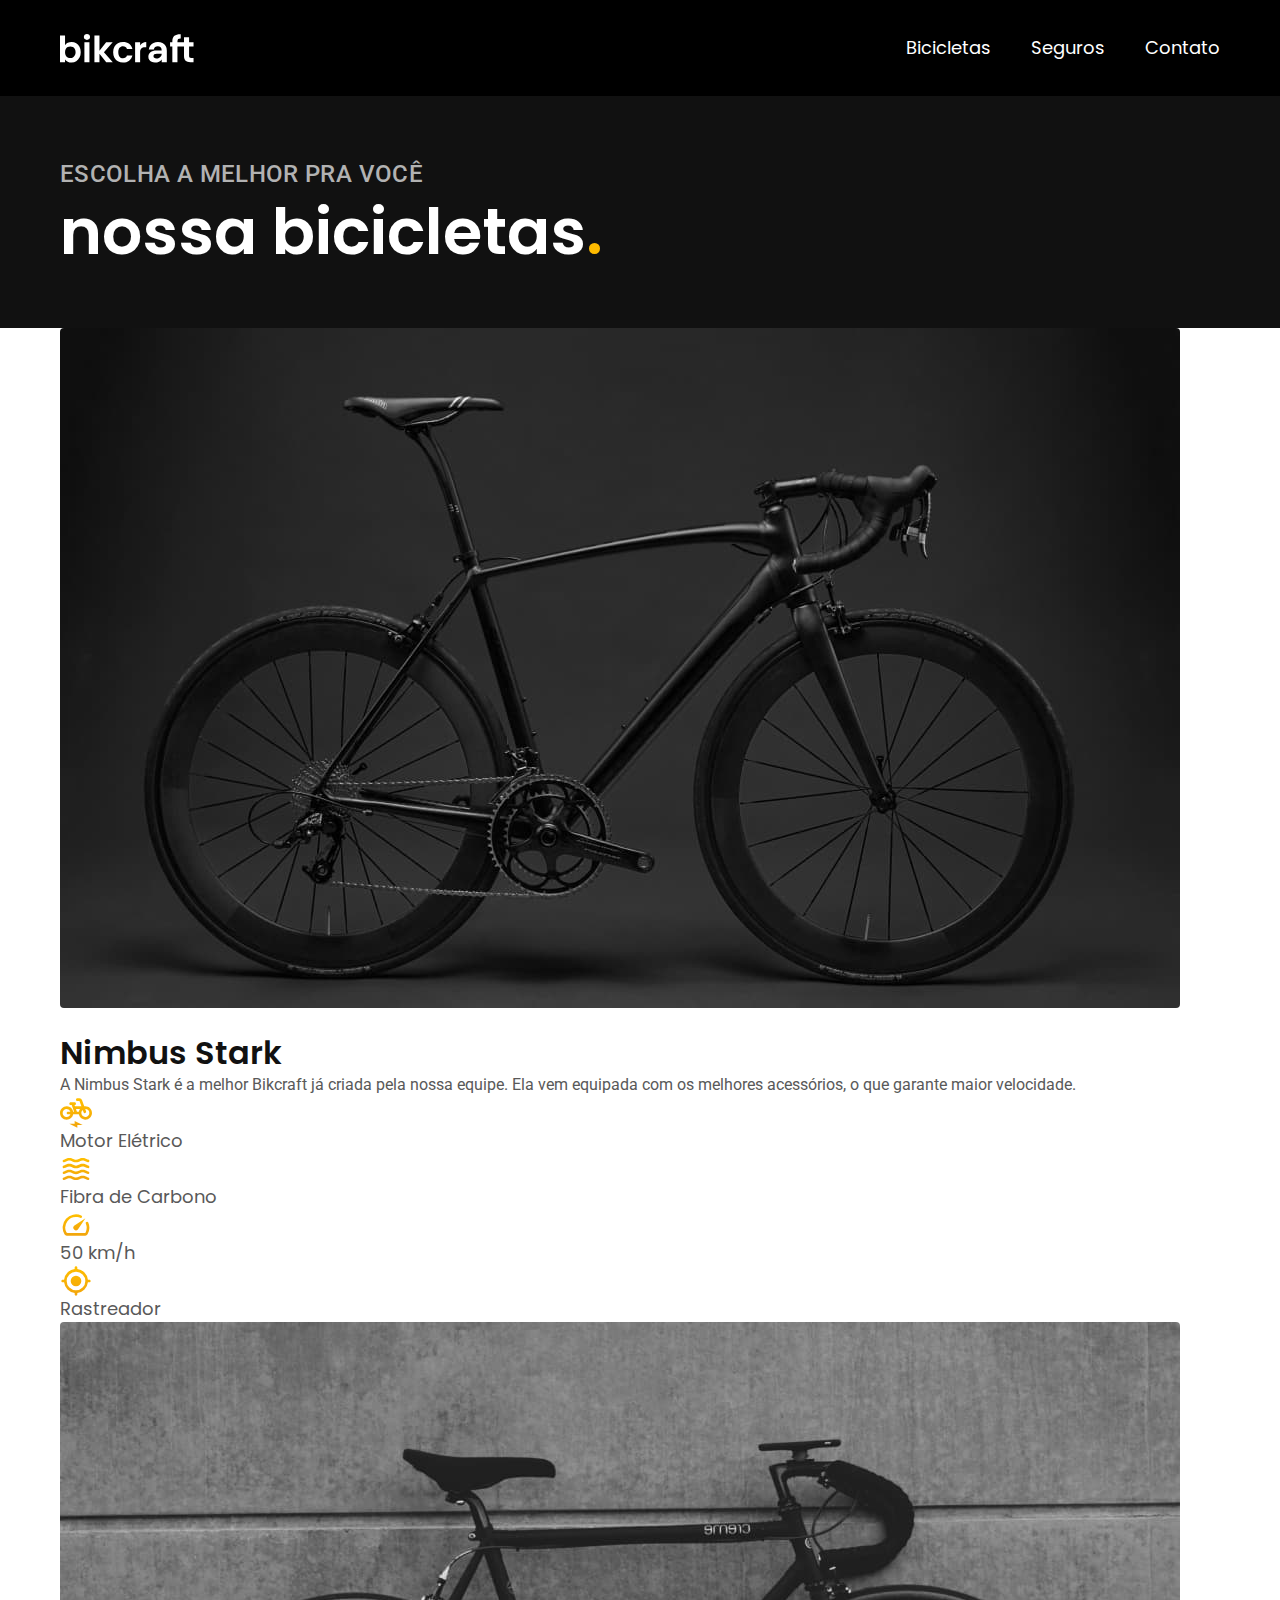
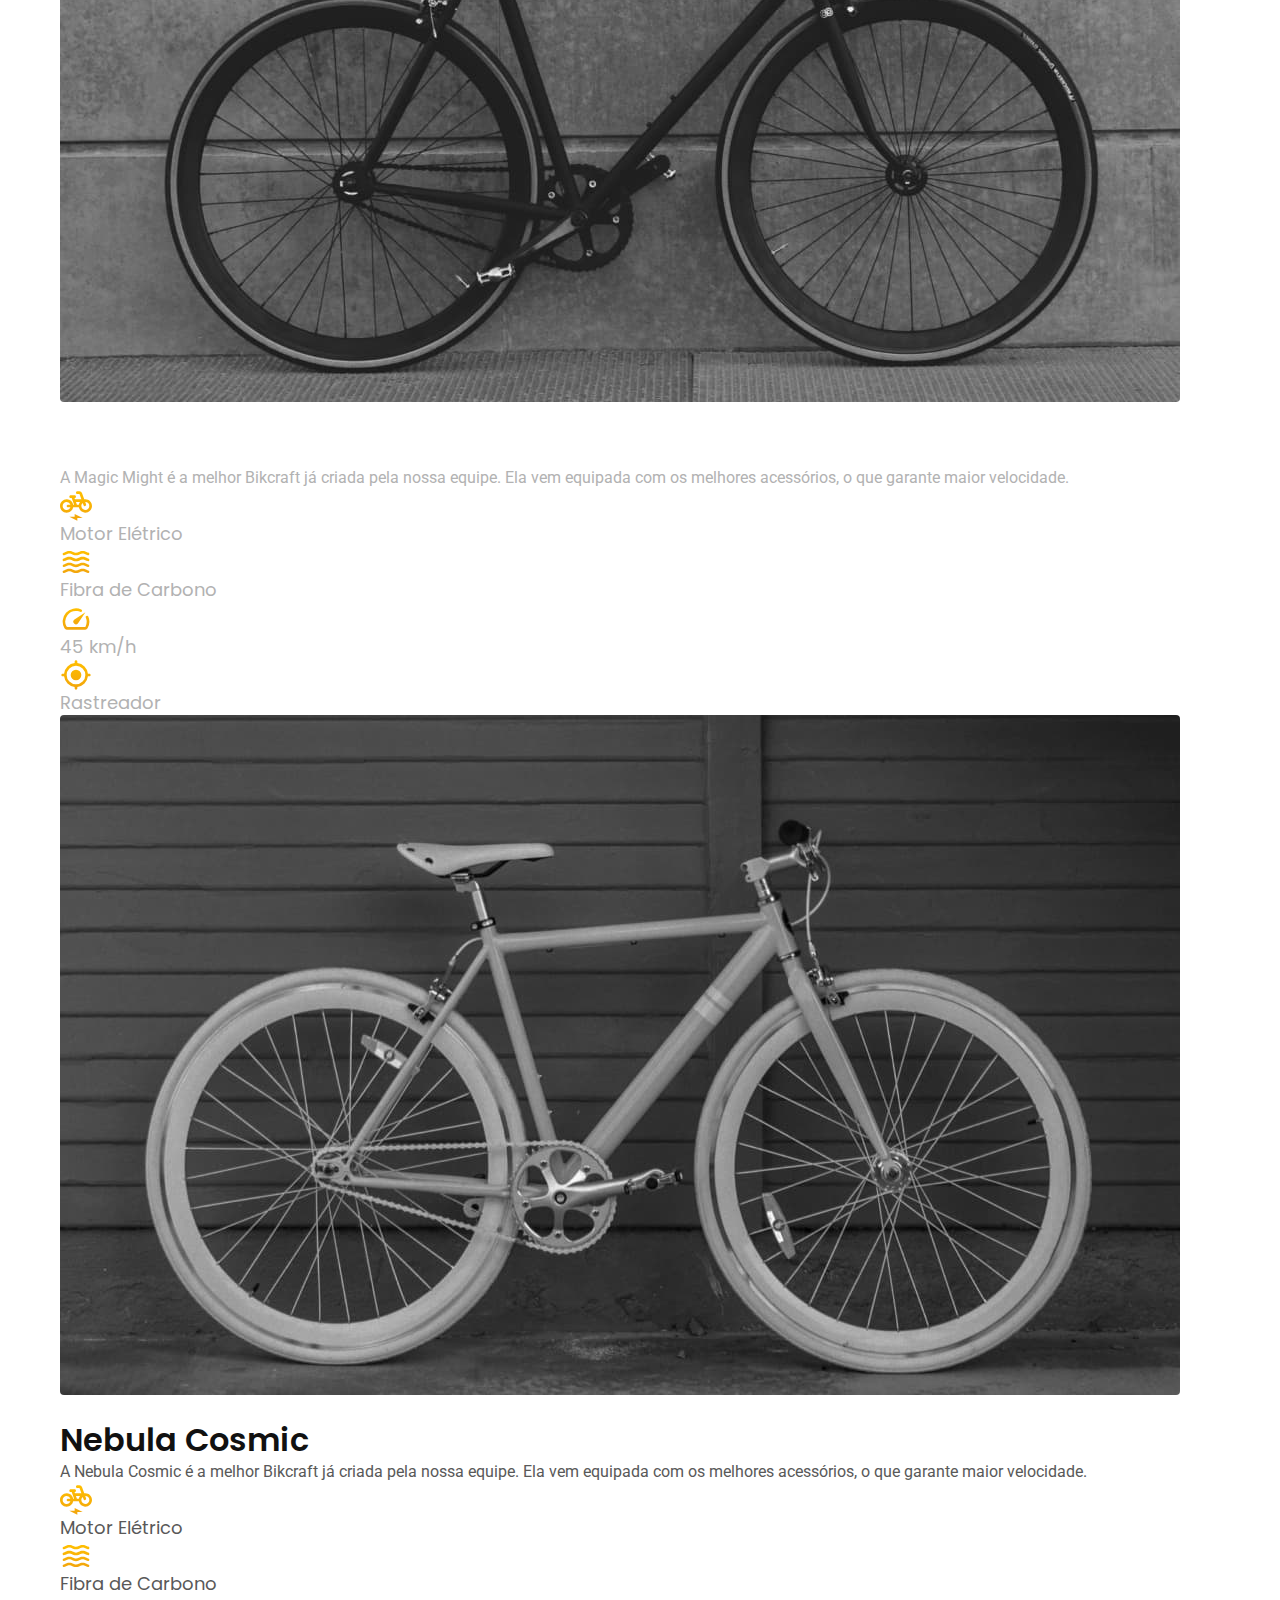
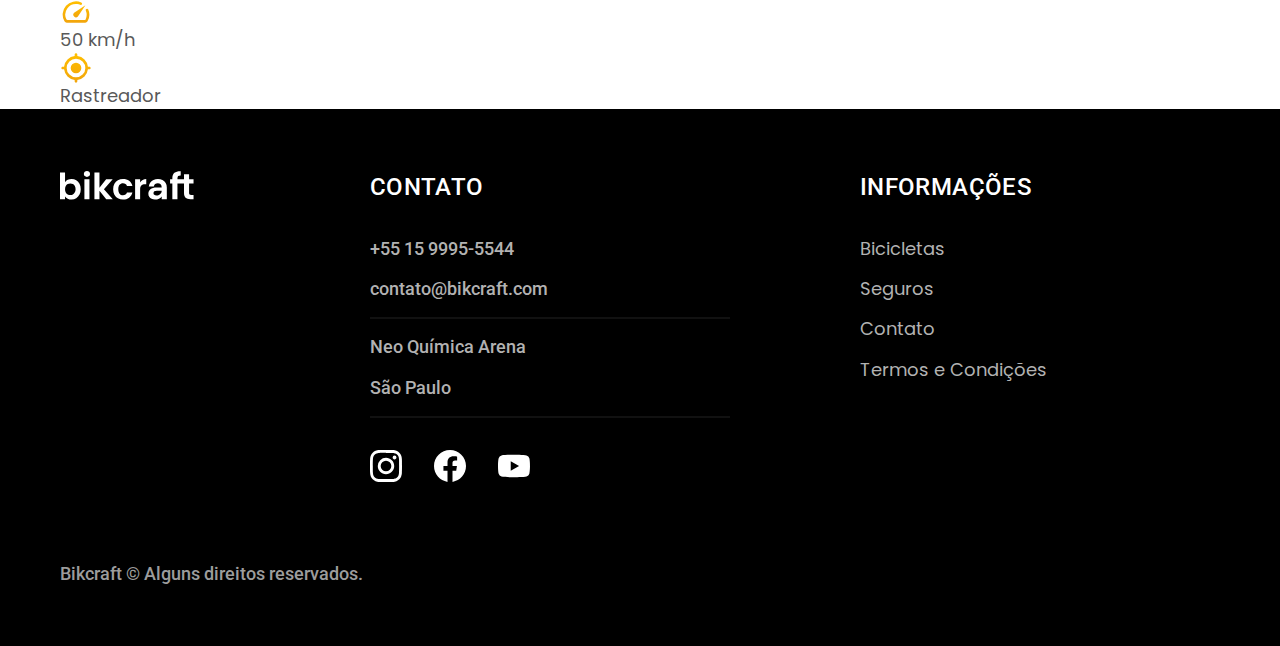
==== bicicletas.html @ 05ea3b02 "commit" ====
<!DOCTYPE html>
<html lang="pt-br">

<head>
  <meta charset="UTF-8">
  <meta name="viewport" content="width=device-width, initial-scale=1.0">

  <title>Bicicletas | Bikcraft</title>
  <meta name="description" content="Termos e condições.">

  <link rel="stylesheet" href="./css/style.css">
  <link rel="preconnect" href="https://fonts.googleapis.com">
  <link rel="preconnect" href="https://fonts.gstatic.com" crossorigin>
  <link href="https://fonts.googleapis.com/css2?family=Merriweather:ital,wght@1,900&family=Poppins:wght@400;600&family=Roboto:wght@500&display=swap" rel="stylesheet">
</head>



<body id="bicicletas">
  <header class="header-bg">
    <div class="header container">
      <a href="./">
        <img src="./img/bikcraft.svg" alt="Bikcraft">
      </a>

      <nav aria-label="primaria">
        <ul class="header-menu font-1-m cor-0">
          <li><a href="./bicicletas.html">Bicicletas</a></li>
          <li><a href="./seguros.html">Seguros</a></li>
          <li><a href="./contato.html">Contato</a></li>
        </ul>
      </nav>
    </div>
  </header>

  <main>
    <div class="titulo-bg">
      <div class="titulo container">
        <p class="font-2-l-b cor-5">Escolha a melhor pra você</p>
        <h1 class="font-1-xxl cor-0">nossa bicicletas<span class="cor-p1">.</span></h1>
      </div>
    </div>

    <div class="bicicletas-bg">
      <div class="bicicletas container">
        <div class="imagem">
          <img src="./img/bicicletas/nimbus.jpg" alt="Bicicleta Preta ">
          <span class="font-2-m cor-0">R$ 4999</span>
        </div>
        <div class="bicicletas-conteudo">
          <h2 class="font-1-xl">Nimbus Stark</h2>
          <p class="font-2-s cor-8">A Nimbus Stark é a melhor Bikcraft já criada pela nossa equipe. Ela vem equipada com os melhores acessórios, o que garante maior velocidade.</p>
          <ul class="font-1-m cor-8">
            <li><img src="./img/icones/eletrica.svg" alt="">
              <p>Motor Elétrico</p>
            </li>
            <li><img src="./img/icones/carbono.svg" alt="">
              <p>Fibra de Carbono</p>
            </li>
            <li><img src="./img/icones/velocidade.svg" alt="">
              <p>50 km/h</p>
            </li>
            <li><img src="./img/icones/rastreador.svg" alt="">
              <p>Rastreador</p>
            </li>
          </ul>
        </div>
      </div>
    </div>

    <div class="bicicletas-bg">
      <div class="bicicletas container">
        <div class="imagem">
          <img src="./img/bicicletas/magic.jpg" alt="Bicicleta Preta ">
          <span class="font-2-m cor-0">R$ 2499</span>
        </div>
        <div class="bicicletas-conteudo">
          <h2 class="font-1-xl cor-0">Magic Might</h2>
          <p class="font-2-s cor-5">A Magic Might é a melhor Bikcraft já criada pela nossa equipe. Ela vem equipada com os melhores acessórios, o que garante maior velocidade.</p>
          <ul class="font-1-m cor-5">
            <li><img src="./img/icones/eletrica.svg" alt="">
              <p>Motor Elétrico</p>
            </li>
            <li><img src="./img/icones/carbono.svg" alt="">
              <p>Fibra de Carbono</p>
            </li>
            <li><img src="./img/icones/velocidade.svg" alt="">
              <p>45 km/h</p>
            </li>
            <li><img src="./img/icones/rastreador.svg" alt="">
              <p>Rastreador</p>
            </li>
          </ul>
        </div>
      </div>
    </div>

    <div class="bicicletas-bg">
      <div class="bicicletas container">
        <div class="imagem">
          <img src="./img/bicicletas/nebula.jpg" alt="Bicicleta Preta ">
          <span class="font-2-m cor-0">R$ 3999</span>
        </div>
        <div class="bicicletas-conteudo">
          <h2 class="font-1-xl">Nebula Cosmic</h2>
          <p class="font-2-s cor-8">A Nebula Cosmic é a melhor Bikcraft já criada pela nossa equipe. Ela vem equipada com os melhores acessórios, o que garante maior velocidade.</p>
          <ul class="font-1-m cor-8">
            <li><img src="./img/icones/eletrica.svg" alt="">
              <p>Motor Elétrico</p>
            </li>
            <li><img src="./img/icones/carbono.svg" alt="">
              <p>Fibra de Carbono</p>
            </li>
            <li><img src="./img/icones/velocidade.svg" alt="">
              <p>50 km/h</p>
            </li>
            <li><img src="./img/icones/rastreador.svg" alt="">
              <p>Rastreador</p>
            </li>
          </ul>
        </div>
      </div>
    </div>
  </main>

  <footer class="footer-bg">
    <div class="footer container">
      <img src="./img/bikcraft.svg" alt="bikcraft">
      <div class="footer-contato">
        <h3 class="font-2-l-b cor-0">Contato</h3>
        <ul class="font-2-m cor-5">
          <li><a href="tel:+551599955544">+55 15 9995-5544</a></li>
          <li><a href="mailto:contato@bikcraft.com">contato@bikcraft.com</a></li>
          <li><a href="https://www.google.com/maps/dir/-23.5131824,-47.4590224/itaquera+estadio/@-23.4868105,-47.5272333,9z/data=!3m1!4b1!4m9!4m8!1m1!4e1!1m5!1m1!1s0x94ce66dec98fb855:0xf2b061ffbcd2ecf8!2m2!1d-46.4742676!2d-23.5453221?entry=ttu">Neo Química Arena</a></li>
          <li>São Paulo</li>
        </ul>
        <div class="footer-redes">
          <a href="./">
            <img src="./img/redes/instagram.svg" alt="instagram">
          </a>
          <a href="./">
            <img src="./img/redes/facebook.svg" alt="Facebook">
          </a>
          <a href="./">
            <img src="./img/redes/youtube.svg" alt="Youtube">
          </a>
        </div>
      </div>
      <div class="footer-informacoes">
        <h3 class="font-2-l-b cor-0">Informações</h3>
        <nav>
          <ul class="font-1-m cor-5">
            <li><a href="./bicicletas.html">Bicicletas</a></li>
            <li><a href="./seguros.html">Seguros</a></li>
            <li><a href="./contato.html">Contato</a></li>
            <li><a href="./termos.html">Termos e Condições</a></li>
          </ul>
        </nav>
      </div>
      <p class="footer-copy font-2-m cor-6">Bikcraft © Alguns direitos reservados.</p>
    </div>
  </footer>

</body>

</html>
---- css/style.css ----
@import "./global/global.css";
@import "./utilidades/tipografia.css";
@import "./utilidades/cores.css";

@import "./global/header.css";
@import "./global/footer.css";

/* Utilidades */
@import "./utilidades/componentes.css";

/* Home */
@import "./home/introducao.css";
@import "./home/tecnologia.css";
@import "./home/parceiros.css";
@import "./home/depoimento.css";

/* Bicicletas */
@import "./bicicletas/bicicletas-lista.css";
@import "./bicicletas/bicicletas.css";

/* Seguros */
@import "./seguros/seguros.css";

/* Termos */
@import "./termos/termos.css";
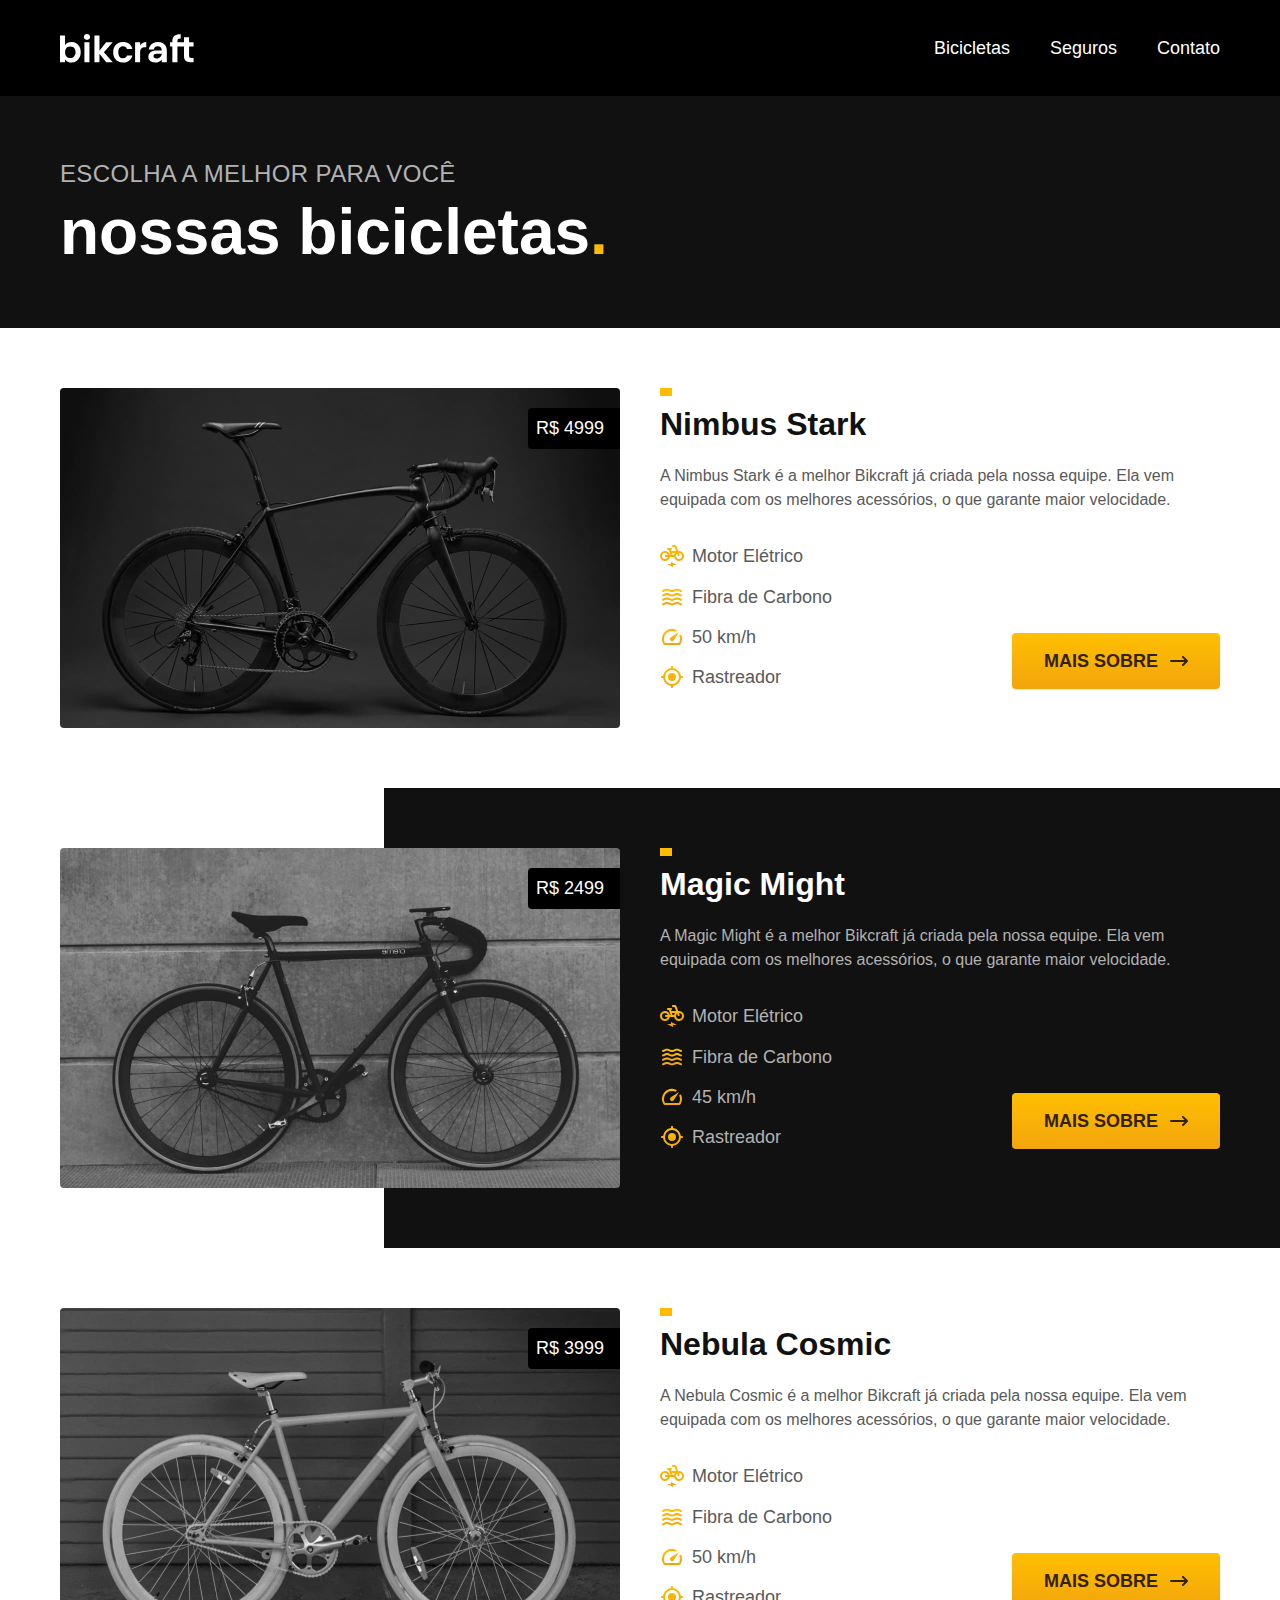
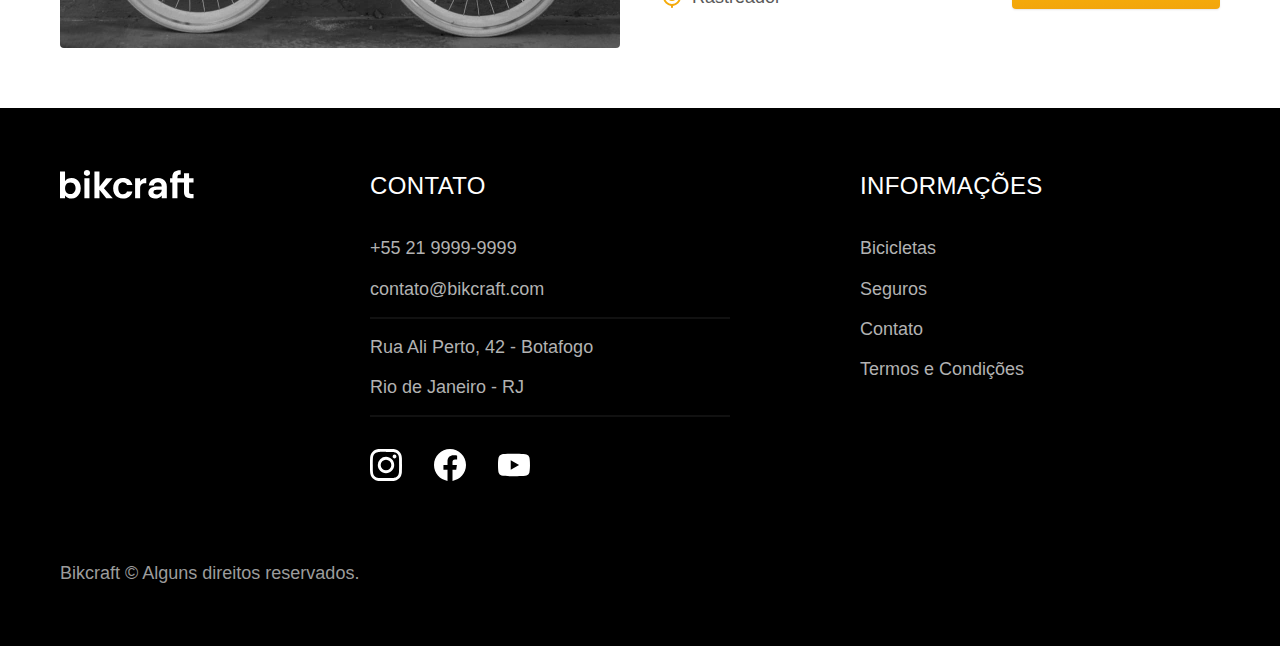
==== commit 970561f2: "bicicletas" ====
--- a/bicicletas.html
+++ b/bicicletas.html
@@ -1,166 +1,172 @@
-<!DOCTYPE html>
-<html lang="pt-br">
-
-<head>
-  <meta charset="UTF-8">
-  <meta name="viewport" content="width=device-width, initial-scale=1.0">
-
-  <title>Bicicletas | Bikcraft</title>
-  <meta name="description" content="Termos e condições.">
-
-  <link rel="stylesheet" href="./css/style.css">
-  <link rel="preconnect" href="https://fonts.googleapis.com">
-  <link rel="preconnect" href="https://fonts.gstatic.com" crossorigin>
-  <link href="https://fonts.googleapis.com/css2?family=Merriweather:ital,wght@1,900&family=Poppins:wght@400;600&family=Roboto:wght@500&display=swap" rel="stylesheet">
-</head>
-
-
-
-<body id="bicicletas">
-  <header class="header-bg">
-    <div class="header container">
-      <a href="./">
-        <img src="./img/bikcraft.svg" alt="Bikcraft">
-      </a>
-
-      <nav aria-label="primaria">
-        <ul class="header-menu font-1-m cor-0">
-          <li><a href="./bicicletas.html">Bicicletas</a></li>
-          <li><a href="./seguros.html">Seguros</a></li>
-          <li><a href="./contato.html">Contato</a></li>
-        </ul>
-      </nav>
-    </div>
-  </header>
-
-  <main>
-    <div class="titulo-bg">
-      <div class="titulo container">
-        <p class="font-2-l-b cor-5">Escolha a melhor pra você</p>
-        <h1 class="font-1-xxl cor-0">nossa bicicletas<span class="cor-p1">.</span></h1>
-      </div>
-    </div>
-
-    <div class="bicicletas-bg">
-      <div class="bicicletas container">
-        <div class="imagem">
-          <img src="./img/bicicletas/nimbus.jpg" alt="Bicicleta Preta ">
-          <span class="font-2-m cor-0">R$ 4999</span>
-        </div>
-        <div class="bicicletas-conteudo">
-          <h2 class="font-1-xl">Nimbus Stark</h2>
-          <p class="font-2-s cor-8">A Nimbus Stark é a melhor Bikcraft já criada pela nossa equipe. Ela vem equipada com os melhores acessórios, o que garante maior velocidade.</p>
-          <ul class="font-1-m cor-8">
-            <li><img src="./img/icones/eletrica.svg" alt="">
-              <p>Motor Elétrico</p>
-            </li>
-            <li><img src="./img/icones/carbono.svg" alt="">
-              <p>Fibra de Carbono</p>
-            </li>
-            <li><img src="./img/icones/velocidade.svg" alt="">
-              <p>50 km/h</p>
-            </li>
-            <li><img src="./img/icones/rastreador.svg" alt="">
-              <p>Rastreador</p>
-            </li>
-          </ul>
-        </div>
-      </div>
-    </div>
-
-    <div class="bicicletas-bg">
-      <div class="bicicletas container">
-        <div class="imagem">
-          <img src="./img/bicicletas/magic.jpg" alt="Bicicleta Preta ">
-          <span class="font-2-m cor-0">R$ 2499</span>
-        </div>
-        <div class="bicicletas-conteudo">
-          <h2 class="font-1-xl cor-0">Magic Might</h2>
-          <p class="font-2-s cor-5">A Magic Might é a melhor Bikcraft já criada pela nossa equipe. Ela vem equipada com os melhores acessórios, o que garante maior velocidade.</p>
-          <ul class="font-1-m cor-5">
-            <li><img src="./img/icones/eletrica.svg" alt="">
-              <p>Motor Elétrico</p>
-            </li>
-            <li><img src="./img/icones/carbono.svg" alt="">
-              <p>Fibra de Carbono</p>
-            </li>
-            <li><img src="./img/icones/velocidade.svg" alt="">
-              <p>45 km/h</p>
-            </li>
-            <li><img src="./img/icones/rastreador.svg" alt="">
-              <p>Rastreador</p>
-            </li>
-          </ul>
-        </div>
-      </div>
-    </div>
-
-    <div class="bicicletas-bg">
-      <div class="bicicletas container">
-        <div class="imagem">
-          <img src="./img/bicicletas/nebula.jpg" alt="Bicicleta Preta ">
-          <span class="font-2-m cor-0">R$ 3999</span>
-        </div>
-        <div class="bicicletas-conteudo">
-          <h2 class="font-1-xl">Nebula Cosmic</h2>
-          <p class="font-2-s cor-8">A Nebula Cosmic é a melhor Bikcraft já criada pela nossa equipe. Ela vem equipada com os melhores acessórios, o que garante maior velocidade.</p>
-          <ul class="font-1-m cor-8">
-            <li><img src="./img/icones/eletrica.svg" alt="">
-              <p>Motor Elétrico</p>
-            </li>
-            <li><img src="./img/icones/carbono.svg" alt="">
-              <p>Fibra de Carbono</p>
-            </li>
-            <li><img src="./img/icones/velocidade.svg" alt="">
-              <p>50 km/h</p>
-            </li>
-            <li><img src="./img/icones/rastreador.svg" alt="">
-              <p>Rastreador</p>
-            </li>
-          </ul>
-        </div>
-      </div>
-    </div>
-  </main>
-
-  <footer class="footer-bg">
-    <div class="footer container">
-      <img src="./img/bikcraft.svg" alt="bikcraft">
-      <div class="footer-contato">
-        <h3 class="font-2-l-b cor-0">Contato</h3>
-        <ul class="font-2-m cor-5">
-          <li><a href="tel:+551599955544">+55 15 9995-5544</a></li>
-          <li><a href="mailto:contato@bikcraft.com">contato@bikcraft.com</a></li>
-          <li><a href="https://www.google.com/maps/dir/-23.5131824,-47.4590224/itaquera+estadio/@-23.4868105,-47.5272333,9z/data=!3m1!4b1!4m9!4m8!1m1!4e1!1m5!1m1!1s0x94ce66dec98fb855:0xf2b061ffbcd2ecf8!2m2!1d-46.4742676!2d-23.5453221?entry=ttu">Neo Química Arena</a></li>
-          <li>São Paulo</li>
-        </ul>
-        <div class="footer-redes">
-          <a href="./">
-            <img src="./img/redes/instagram.svg" alt="instagram">
-          </a>
-          <a href="./">
-            <img src="./img/redes/facebook.svg" alt="Facebook">
-          </a>
-          <a href="./">
-            <img src="./img/redes/youtube.svg" alt="Youtube">
-          </a>
-        </div>
-      </div>
-      <div class="footer-informacoes">
-        <h3 class="font-2-l-b cor-0">Informações</h3>
-        <nav>
-          <ul class="font-1-m cor-5">
-            <li><a href="./bicicletas.html">Bicicletas</a></li>
-            <li><a href="./seguros.html">Seguros</a></li>
-            <li><a href="./contato.html">Contato</a></li>
-            <li><a href="./termos.html">Termos e Condições</a></li>
-          </ul>
-        </nav>
-      </div>
-      <p class="footer-copy font-2-m cor-6">Bikcraft © Alguns direitos reservados.</p>
-    </div>
-  </footer>
-
-</body>
-
+<!DOCTYPE html>
+<html lang="pt-br">
+
+<head>
+  <meta charset="UTF-8">
+  <meta name="viewport" content="width=device-width, initial-scale=1.0">
+
+  <title>Bicicletas | Bikcraft</title>
+  <meta name="description" content="Bicicletas">
+
+  <link rel="stylesheet" href="./css/style.css">
+</head>
+
+<body id="bicicletas">
+  <header class="header-bg">
+    <div class="header container">
+      <a href="./">
+        <img src="./img/bikcraft.svg" alt="Bikcraft">
+      </a>
+
+      <nav aria-label="primaria">
+        <ul class="header-menu font-1-m cor-0">
+          <li><a href="./bicicletas.html">Bicicletas</a></li>
+          <li><a href="./seguros.html">Seguros</a></li>
+          <li><a href="./contato.html">Contato</a></li>
+        </ul>
+      </nav>
+    </div>
+  </header>
+
+  <main>
+    <div class="titulo-bg">
+      <div class="titulo container">
+        <p class="font-2-l-b cor-5">Escolha a melhor para você</p>
+        <h1 class="font-1-xxl cor-0">nossas bicicletas<span class="cor-p1">.</span></h1>
+      </div>
+    </div>
+
+    <div class="bicicletas container">
+      <div class="bicicletas-imagem">
+        <img src="./img/bicicletas/nimbus.jpg" alt="Bicicleta preta">
+        <span class="font-2-m cor-0">R$ 4999</span>
+      </div>
+      <div class="bicicletas-conteudo">
+        <h2 class="font-1-xl">Nimbus Stark</h2>
+        <p class="font-2-s cor-8">A Nimbus Stark é a melhor Bikcraft já criada pela nossa equipe. Ela vem equipada com os melhores acessórios, o que garante maior velocidade.</p>
+        <ul class="font-1-m cor-8">
+          <li>
+            <img src="./img/icones/eletrica.svg" alt="">
+            Motor Elétrico
+          </li>
+          <li>
+            <img src="./img/icones/carbono.svg" alt="">
+            Fibra de Carbono
+          </li>
+          <li>
+            <img src="./img/icones/velocidade.svg" alt="">
+            50 km/h
+          </li>
+          <li>
+            <img src="./img/icones/rastreador.svg" alt="">
+            Rastreador
+          </li>
+        </ul>
+        <a class="botao seta" href="./bicicletas/nimbus.html">Mais Sobre</a>
+      </div>
+    </div>
+
+    <div class="bicicletas-bg">
+      <div class="bicicletas container">
+        <div class="bicicletas-imagem">
+          <img src="./img/bicicletas/magic.jpg" alt="Bicicleta preta">
+          <span class="font-2-m cor-0">R$ 2499</span>
+        </div>
+        <div class="bicicletas-conteudo">
+          <h2 class="font-1-xl cor-0">Magic Might</h2>
+          <p class="font-2-s cor-5">A Magic Might é a melhor Bikcraft já criada pela nossa equipe. Ela vem equipada com os melhores acessórios, o que garante maior velocidade.</p>
+          <ul class="font-1-m cor-5">
+            <li>
+              <img src="./img/icones/eletrica.svg" alt="">
+              Motor Elétrico
+            </li>
+            <li>
+              <img src="./img/icones/carbono.svg" alt="">
+              Fibra de Carbono
+            </li>
+            <li>
+              <img src="./img/icones/velocidade.svg" alt="">
+              45 km/h
+            </li>
+            <li>
+              <img src="./img/icones/rastreador.svg" alt="">
+              Rastreador
+            </li>
+          </ul>
+          <a class="botao seta" href="./bicicletas/magic.html">Mais Sobre</a>
+        </div>
+      </div>
+    </div>
+
+    <div class="bicicletas container">
+      <div class="bicicletas-imagem">
+        <img src="./img/bicicletas/nebula.jpg" alt="Bicicleta preta">
+        <span class="font-2-m cor-0">R$ 3999</span>
+      </div>
+      <div class="bicicletas-conteudo">
+        <h2 class="font-1-xl">Nebula Cosmic</h2>
+        <p class="font-2-s cor-8">A Nebula Cosmic é a melhor Bikcraft já criada pela nossa equipe. Ela vem equipada com os melhores acessórios, o que garante maior velocidade.</p>
+        <ul class="font-1-m cor-8">
+          <li>
+            <img src="./img/icones/eletrica.svg" alt="">
+            Motor Elétrico
+          </li>
+          <li>
+            <img src="./img/icones/carbono.svg" alt="">
+            Fibra de Carbono
+          </li>
+          <li>
+            <img src="./img/icones/velocidade.svg" alt="">
+            50 km/h
+          </li>
+          <li>
+            <img src="./img/icones/rastreador.svg" alt="">
+            Rastreador
+          </li>
+        </ul>
+        <a class="botao seta" href="./bicicletas/nebula.html">Mais Sobre</a>
+      </div>
+    </div>
+
+  </main>
+
+  <footer class="footer-bg">
+    <div class="footer container">
+      <img src="./img/bikcraft.svg" alt="Bikcraft">
+      <div class="footer-contato">
+        <h3 class="font-2-l-b cor-0">Contato</h3>
+        <ul class="font-2-m cor-5">
+          <li><a href="tel:+552199999999">+55 21 9999-9999</a></li>
+          <li><a href="mailto:contato@bikcraft.com">contato@bikcraft.com</a></li>
+          <li>Rua Ali Perto, 42 - Botafogo</li>
+          <li>Rio de Janeiro - RJ</li>
+        </ul>
+        <div class="footer-redes">
+          <a href="./">
+            <img src="./img/redes/instagram.svg" alt="Instagram">
+          </a>
+          <a href="./">
+            <img src="./img/redes/facebook.svg" alt="Facebook">
+          </a>
+          <a href="./">
+            <img src="./img/redes/youtube.svg" alt="Youtube">
+          </a>
+        </div>
+      </div>
+      <div class="footer-informacoes">
+        <h3 class="font-2-l-b cor-0">Informações</h3>
+        <nav>
+          <ul class="font-1-m cor-5">
+            <li><a href="./bicicletas.html">Bicicletas</a></li>
+            <li><a href="./seguros.html">Seguros</a></li>
+            <li><a href="./contato.html">Contato</a></li>
+            <li><a href="./termos.html">Termos e Condições</a></li>
+          </ul>
+        </nav>
+      </div>
+      <p class="footer-copy font-2-m cor-6">Bikcraft © Alguns direitos reservados.</p>
+    </div>
+  </footer>
+</body>
+
 </html>--- a/css/style.css
+++ b/css/style.css
@@ -22,4 +22,4 @@
 @import "./seguros/seguros.css";
 
 /* Termos */
-@import "./termos/termos.css";+@import "./termos/termos.css";
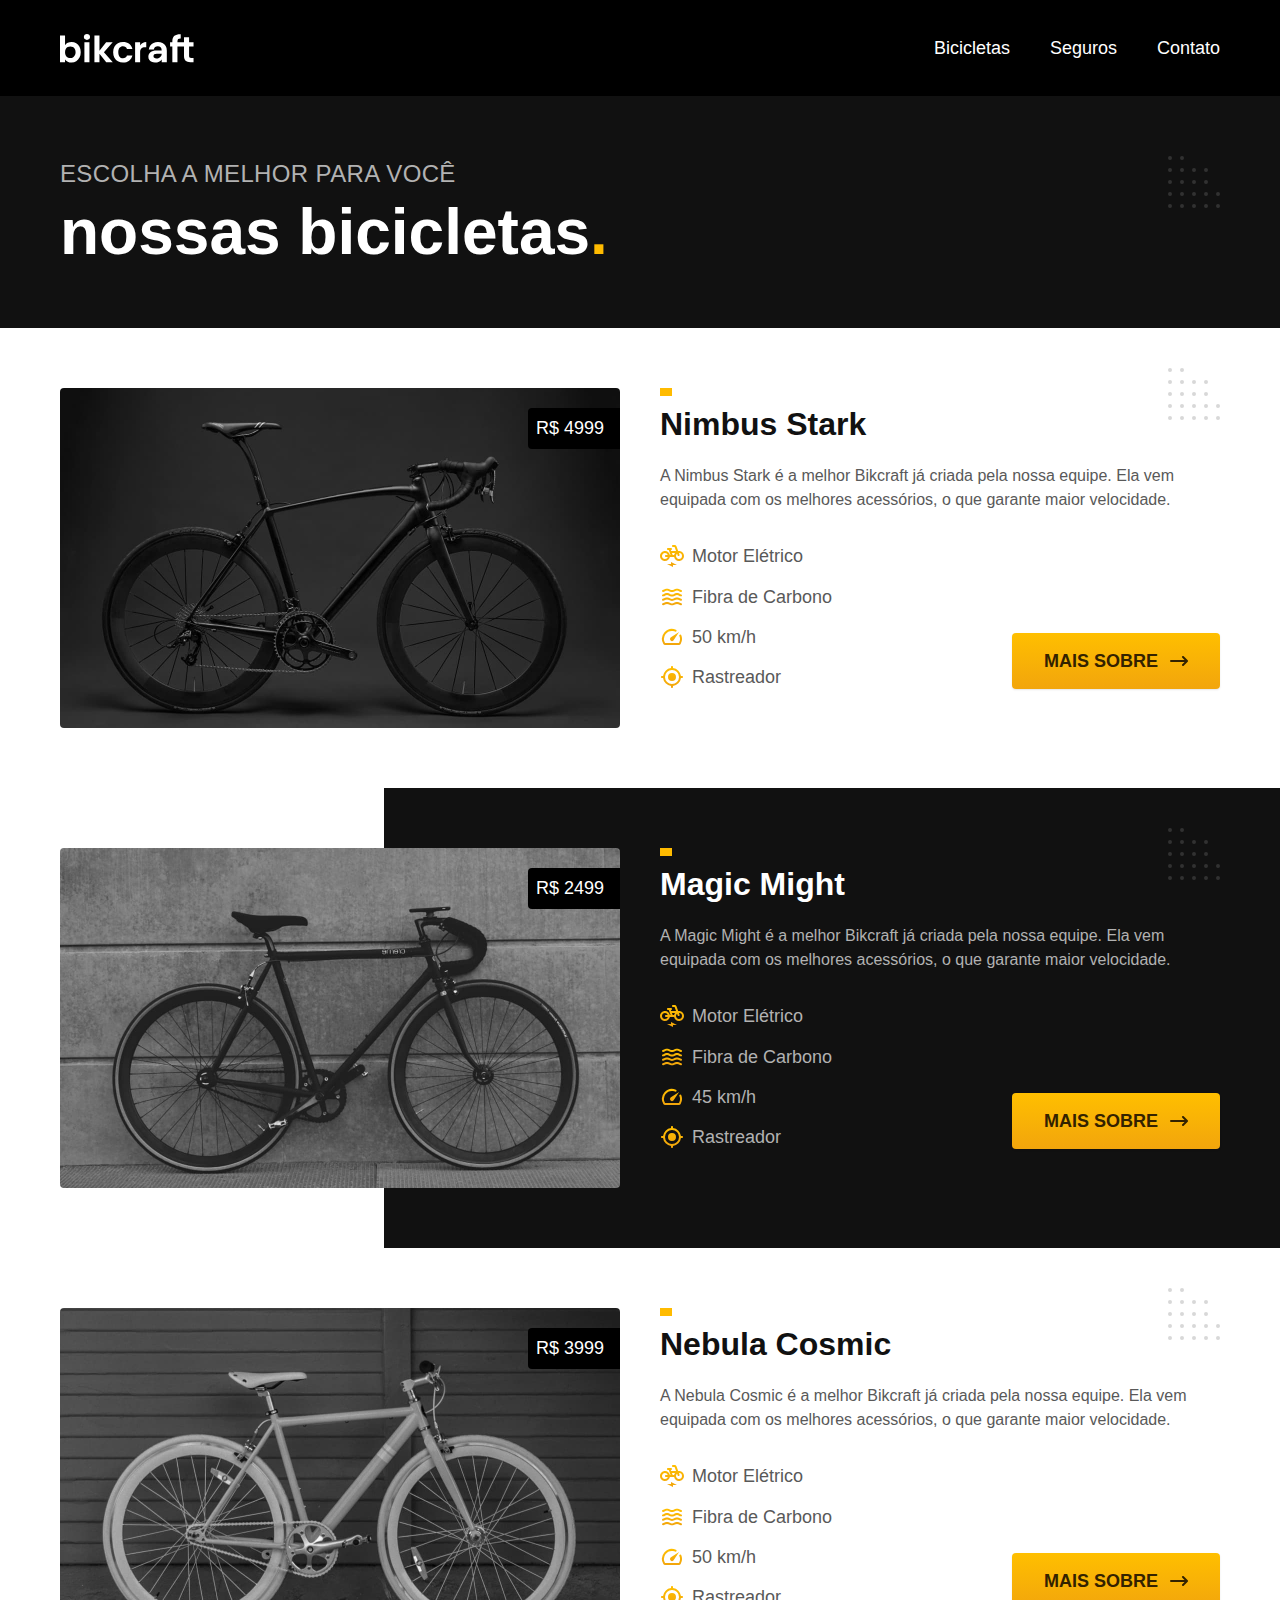
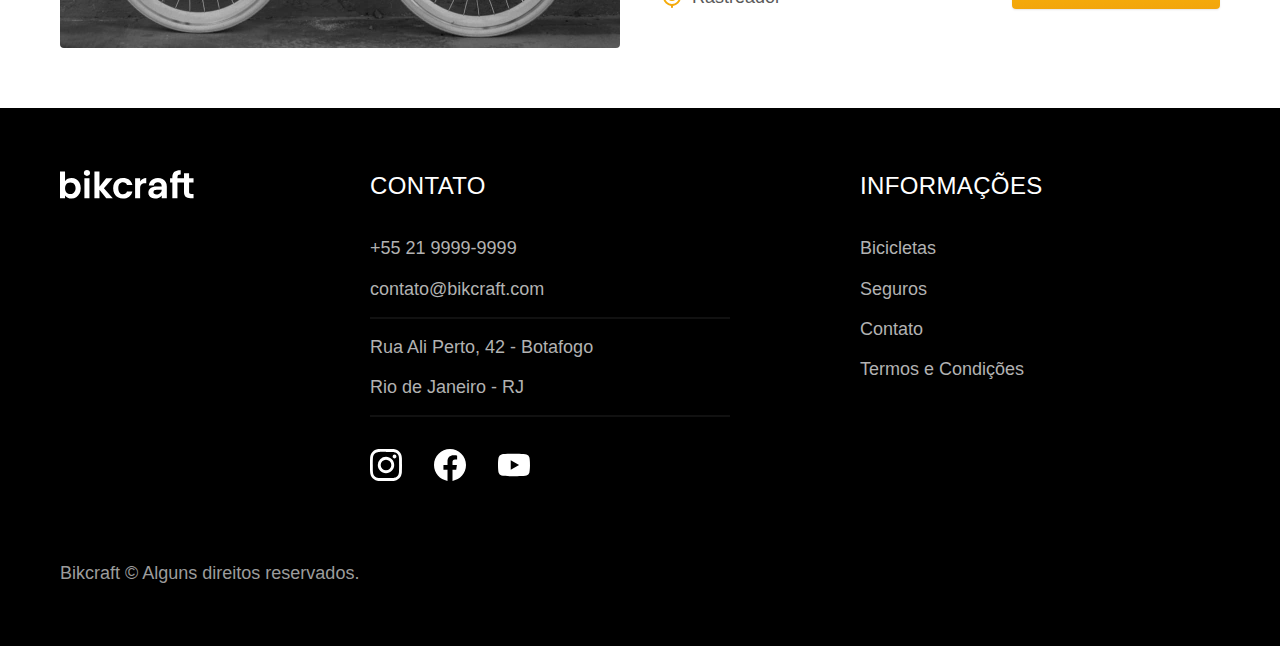
==== commit 9b6ab37e: "parte final" ====
--- a/bicicletas.html
+++ b/bicicletas.html
@@ -8,6 +8,7 @@
   <title>Bicicletas | Bikcraft</title>
   <meta name="description" content="Bicicletas">
 
+  <link rel="preload" href="./css/style.css" as="style">
   <link rel="stylesheet" href="./css/style.css">
 </head>
 
@@ -15,7 +16,7 @@
   <header class="header-bg">
     <div class="header container">
       <a href="./">
-        <img src="./img/bikcraft.svg" alt="Bikcraft">
+        <img src="./img/bikcraft.svg" width="136" height="32" alt="Bikcraft">
       </a>
 
       <nav aria-label="primaria">
@@ -38,7 +39,7 @@
 
     <div class="bicicletas container">
       <div class="bicicletas-imagem">
-        <img src="./img/bicicletas/nimbus.jpg" alt="Bicicleta preta">
+        <img src="./img/bicicletas/nimbus.jpg" width="1120" height="680" alt="Bicicleta preta">
         <span class="font-2-m cor-0">R$ 4999</span>
       </div>
       <div class="bicicletas-conteudo">
@@ -46,19 +47,19 @@
         <p class="font-2-s cor-8">A Nimbus Stark é a melhor Bikcraft já criada pela nossa equipe. Ela vem equipada com os melhores acessórios, o que garante maior velocidade.</p>
         <ul class="font-1-m cor-8">
           <li>
-            <img src="./img/icones/eletrica.svg" alt="">
+            <img src="./img/icones/eletrica.svg" width="32" height="32" alt="">
             Motor Elétrico
           </li>
           <li>
-            <img src="./img/icones/carbono.svg" alt="">
+            <img src="./img/icones/carbono.svg" width="32" height="32"  alt="">
             Fibra de Carbono
           </li>
           <li>
-            <img src="./img/icones/velocidade.svg" alt="">
+            <img src="./img/icones/velocidade.svg" width="32" height="32"  alt="">
             50 km/h
           </li>
           <li>
-            <img src="./img/icones/rastreador.svg" alt="">
+            <img src="./img/icones/rastreador.svg" width="32" height="32"  alt="">
             Rastreador
           </li>
         </ul>
@@ -69,7 +70,7 @@
     <div class="bicicletas-bg">
       <div class="bicicletas container">
         <div class="bicicletas-imagem">
-          <img src="./img/bicicletas/magic.jpg" alt="Bicicleta preta">
+          <img src="./img/bicicletas/magic.jpg" width="1120" height="680"  alt="Bicicleta preta">
           <span class="font-2-m cor-0">R$ 2499</span>
         </div>
         <div class="bicicletas-conteudo">
@@ -77,19 +78,19 @@
           <p class="font-2-s cor-5">A Magic Might é a melhor Bikcraft já criada pela nossa equipe. Ela vem equipada com os melhores acessórios, o que garante maior velocidade.</p>
           <ul class="font-1-m cor-5">
             <li>
-              <img src="./img/icones/eletrica.svg" alt="">
+              <img src="./img/icones/eletrica.svg" width="32" height="32"  alt="">
               Motor Elétrico
             </li>
             <li>
-              <img src="./img/icones/carbono.svg" alt="">
+              <img src="./img/icones/carbono.svg" width="32" height="32"  alt="">
               Fibra de Carbono
             </li>
             <li>
-              <img src="./img/icones/velocidade.svg" alt="">
+              <img src="./img/icones/velocidade.svg" width="32" height="32"  alt="">
               45 km/h
             </li>
             <li>
-              <img src="./img/icones/rastreador.svg" alt="">
+              <img src="./img/icones/rastreador.svg" width="32" height="32"  alt="">
               Rastreador
             </li>
           </ul>
@@ -100,7 +101,7 @@
 
     <div class="bicicletas container">
       <div class="bicicletas-imagem">
-        <img src="./img/bicicletas/nebula.jpg" alt="Bicicleta preta">
+        <img src="./img/bicicletas/nebula.jpg" width="1120" height="680"  alt="Bicicleta preta">
         <span class="font-2-m cor-0">R$ 3999</span>
       </div>
       <div class="bicicletas-conteudo">
@@ -108,19 +109,19 @@
         <p class="font-2-s cor-8">A Nebula Cosmic é a melhor Bikcraft já criada pela nossa equipe. Ela vem equipada com os melhores acessórios, o que garante maior velocidade.</p>
         <ul class="font-1-m cor-8">
           <li>
-            <img src="./img/icones/eletrica.svg" alt="">
+            <img src="./img/icones/eletrica.svg" width="32" height="32"  alt="">
             Motor Elétrico
           </li>
           <li>
-            <img src="./img/icones/carbono.svg" alt="">
+            <img src="./img/icones/carbono.svg" width="32" height="32"  alt="">
             Fibra de Carbono
           </li>
           <li>
-            <img src="./img/icones/velocidade.svg" alt="">
+            <img src="./img/icones/velocidade.svg" width="32" height="32"  alt="">
             50 km/h
           </li>
           <li>
-            <img src="./img/icones/rastreador.svg" alt="">
+            <img src="./img/icones/rastreador.svg" width="32" height="32"  alt="">
             Rastreador
           </li>
         </ul>
@@ -132,7 +133,7 @@
 
   <footer class="footer-bg">
     <div class="footer container">
-      <img src="./img/bikcraft.svg" alt="Bikcraft">
+      <img src="./img/bikcraft.svg" width="136" height="32"  alt="Bikcraft">
       <div class="footer-contato">
         <h3 class="font-2-l-b cor-0">Contato</h3>
         <ul class="font-2-m cor-5">
@@ -143,13 +144,13 @@
         </ul>
         <div class="footer-redes">
           <a href="./">
-            <img src="./img/redes/instagram.svg" alt="Instagram">
+            <img src="./img/redes/instagram.svg" width="32" height="32"  alt="Instagram">
           </a>
           <a href="./">
-            <img src="./img/redes/facebook.svg" alt="Facebook">
+            <img src="./img/redes/facebook.svg" width="32" height="32" alt="Facebook">
           </a>
           <a href="./">
-            <img src="./img/redes/youtube.svg" alt="Youtube">
+            <img src="./img/redes/youtube.svg" width="32" height="32" alt="Youtube">
           </a>
         </div>
       </div>
--- a/css/style.css
+++ b/css/style.css
@@ -7,6 +7,8 @@
 
 /* Utilidades */
 @import "./utilidades/componentes.css";
+@import "./utilidades/formulario.css";
+
 
 /* Home */
 @import "./home/introducao.css";
@@ -18,8 +20,21 @@
 @import "./bicicletas/bicicletas-lista.css";
 @import "./bicicletas/bicicletas.css";
 
+/* Bicicleta */
+@import "./bicicleta/bicicleta.css";
+@import "./bicicleta/seguro.css";
+
 /* Seguros */
 @import "./seguros/seguros.css";
+@import "./seguros/vantagens.css";
+@import "./seguros/perguntas.css";
+
+/* Contato */
+@import "./contato/contato.css";
+@import "./contato/lojas.css";
+
+/* Contato */
+@import "./orcamento/orcamento.css";
 
 /* Termos */
 @import "./termos/termos.css";
--- a/css/style.css
+++ b/css/style.css
@@ -7,6 +7,8 @@
 
 /* Utilidades */
 @import "./utilidades/componentes.css";
+@import "./utilidades/formulario.css";
+
 
 /* Home */
 @import "./home/introducao.css";
@@ -18,8 +20,21 @@
 @import "./bicicletas/bicicletas-lista.css";
 @import "./bicicletas/bicicletas.css";
 
+/* Bicicleta */
+@import "./bicicleta/bicicleta.css";
+@import "./bicicleta/seguro.css";
+
 /* Seguros */
 @import "./seguros/seguros.css";
+@import "./seguros/vantagens.css";
+@import "./seguros/perguntas.css";
+
+/* Contato */
+@import "./contato/contato.css";
+@import "./contato/lojas.css";
+
+/* Contato */
+@import "./orcamento/orcamento.css";
 
 /* Termos */
 @import "./termos/termos.css";
